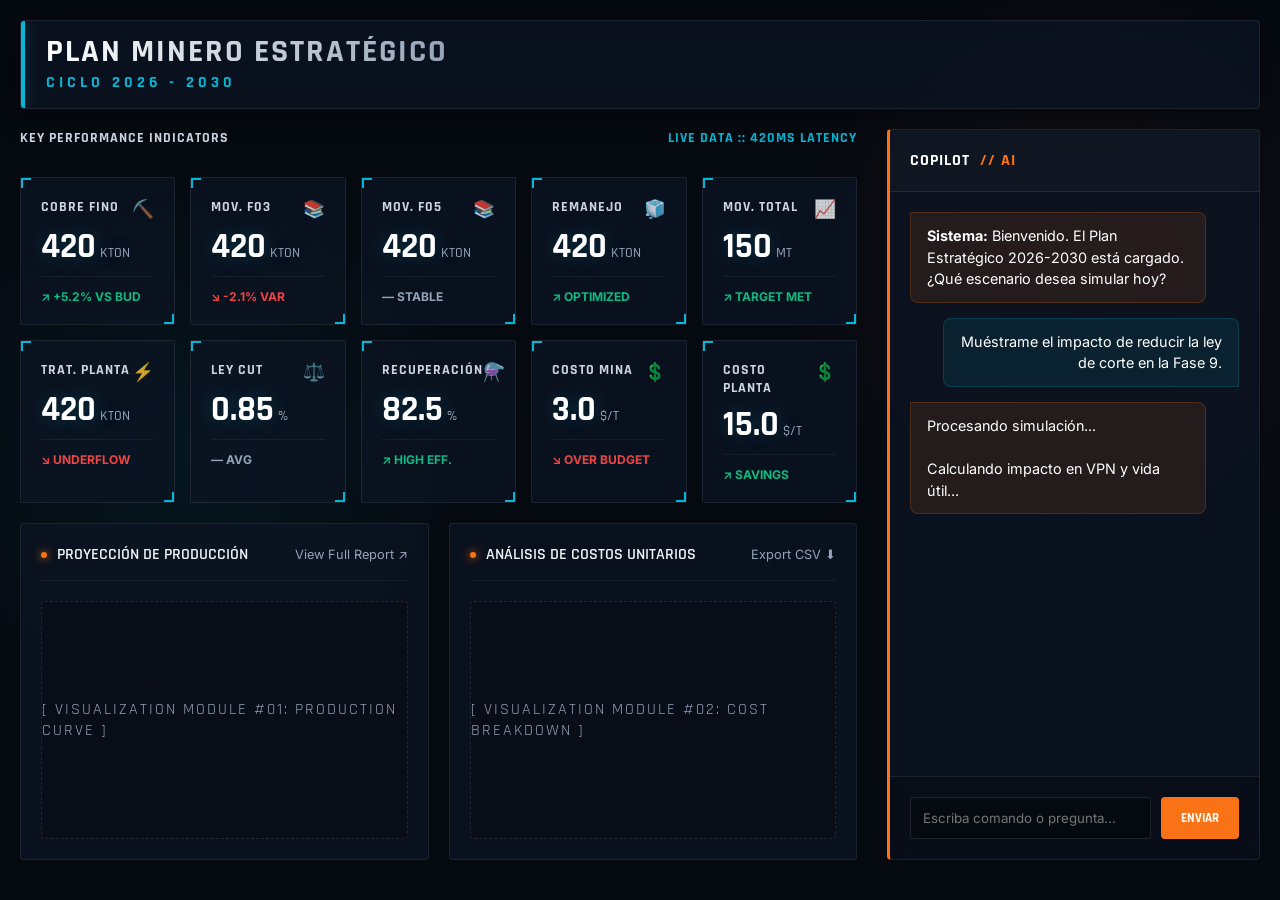
==== mockup/index.html @ 8e9c64f7 "Add files via upload" ====
<!DOCTYPE html>
<html lang="es">

<head>
    <meta charset="UTF-8">
    <meta name="viewport" content="width=device-width, initial-scale=1.0">
    <title>Plan Minero Estratégico | Anglo American</title>
    <link rel="stylesheet" href="style.css">
    <!-- Preload fonts to avoid FOUT -->
    <link rel="preconnect" href="https://fonts.googleapis.com">
    <link rel="preconnect" href="https://fonts.gstatic.com" crossorigin>
</head>

<body>
    <!-- Background Texture -->
    <div class="bg-image" style="background-image: url('fondo_mina2.png');"></div>

    <div class="main-container">
        <!-- HEADER -->
        <header>
            <div class="logo-section">
                <!-- Applied filter to make logo white/visible on dark bg -->
                <img src="../logo.png" alt="Anglo American Logo" class="logo-img"
                    style="filter: brightness(0) invert(1) drop-shadow(0 0 2px rgba(255,255,255,0.5));"
                    onerror="this.style.display='none'">
                <div class="title-group">
                    <h1>Plan Minero Estratégico</h1>
                    <h2>Ciclo 2026 - 2030</h2>
                </div>
            </div>

        </header>

        <!-- MAIN DASHBOARD -->
        <div class="dashboard-grid">

            <!-- LEFT CONTENT (DATA) -->
            <div class="content-area">

                <!-- KPI SECTION TITLE -->
                <div class="kpi-header">
                    <span class="kpi-title">Key Performance Indicators</span>
                    <span class="kpi-title" style="color:var(--accent-cyan)">LIVE DATA :: 420ms LATENCY</span>
                </div>

                <!-- KPI GRID (Using data examples from app.py) -->
                <div class="kpi-grid">
                    <!-- Row 1 -->
                    <div class="kpi-card">
                        <div class="kpi-header"><span class="kpi-title">Cobre Fino</span><span
                                class="kpi-icon">⛏️</span></div>
                        <div class="kpi-value">420<span class="kpi-unit">KTON</span></div>
                        <div class="kpi-trend trend-up">↗ +5.2% VS BUD</div>
                    </div>
                    <div class="kpi-card">
                        <div class="kpi-header"><span class="kpi-title">Mov. F03</span><span class="kpi-icon">📚</span>
                        </div>
                        <div class="kpi-value">420<span class="kpi-unit">KTON</span></div>
                        <div class="kpi-trend trend-down">↘ -2.1% VAR</div>
                    </div>
                    <div class="kpi-card">
                        <div class="kpi-header"><span class="kpi-title">Mov. F05</span><span class="kpi-icon">📚</span>
                        </div>
                        <div class="kpi-value">420<span class="kpi-unit">KTON</span></div>
                        <div class="kpi-trend trend-stable">— STABLE</div>
                    </div>
                    <div class="kpi-card">
                        <div class="kpi-header"><span class="kpi-title">Remanejo</span><span class="kpi-icon">🧊</span>
                        </div>
                        <div class="kpi-value">420<span class="kpi-unit">KTON</span></div>
                        <div class="kpi-trend trend-up">↗ OPTIMIZED</div>
                    </div>
                    <div class="kpi-card">
                        <div class="kpi-header"><span class="kpi-title">Mov. Total</span><span
                                class="kpi-icon">📈</span></div>
                        <div class="kpi-value">150<span class="kpi-unit">MT</span></div>
                        <div class="kpi-trend trend-up">↗ TARGET MET</div>
                    </div>

                    <!-- Row 2 -->
                    <div class="kpi-card">
                        <div class="kpi-header"><span class="kpi-title">Trat. Planta</span><span
                                class="kpi-icon">⚡</span></div>
                        <div class="kpi-value">420<span class="kpi-unit">KTON</span></div>
                        <div class="kpi-trend trend-down">↘ UNDERFLOW</div>
                    </div>
                    <div class="kpi-card">
                        <div class="kpi-header"><span class="kpi-title">Ley CuT</span><span class="kpi-icon">⚖️</span>
                        </div>
                        <div class="kpi-value">0.85<span class="kpi-unit">%</span></div>
                        <div class="kpi-trend trend-stable">— AVG</div>
                    </div>
                    <div class="kpi-card">
                        <div class="kpi-header"><span class="kpi-title">Recuperación</span><span
                                class="kpi-icon">⚗️</span></div>
                        <div class="kpi-value">82.5<span class="kpi-unit">%</span></div>
                        <div class="kpi-trend trend-up">↗ HIGH EFF.</div>
                    </div>
                    <div class="kpi-card">
                        <div class="kpi-header"><span class="kpi-title">Costo Mina</span><span
                                class="kpi-icon">💲</span></div>
                        <div class="kpi-value">3.0<span class="kpi-unit">$/T</span></div>
                        <div class="kpi-trend trend-down">↘ OVER BUDGET</div>
                    </div>
                    <div class="kpi-card">
                        <div class="kpi-header"><span class="kpi-title">Costo Planta</span><span
                                class="kpi-icon">💲</span></div>
                        <div class="kpi-value">15.0<span class="kpi-unit">$/T</span></div>
                        <div class="kpi-trend trend-up">↗ SAVINGS</div>
                    </div>
                </div>

                <!-- CHARTS AREA -->
                <div class="charts-grid">
                    <div class="chart-panel">
                        <div class="panel-header">
                            <span class="panel-title">Proyección de Producción</span>
                            <span style="font-size: 0.8rem; color: var(--text-muted);">View Full Report ↗</span>
                        </div>
                        <div class="chart-placeholder">
                            [ VISUALIZATION MODULE #01: PRODUCTION CURVE ]
                        </div>
                    </div>
                    <div class="chart-panel">
                        <div class="panel-header">
                            <span class="panel-title">Análisis de Costos Unitarios</span>
                            <span style="font-size: 0.8rem; color: var(--text-muted);">Export CSV ⬇</span>
                        </div>
                        <div class="chart-placeholder">
                            [ VISUALIZATION MODULE #02: COST BREAKDOWN ]
                        </div>
                    </div>
                </div>
            </div>

            <!-- RIGHT SIDEBAR (AI CHAT) -->
            <div class="chat-container">
                <div class="chat-header">
                    <span class="chat-title">
                        <span style="color:white;">Copilot</span> // AI
                    </span>
                </div>

                <div class="chat-messages">
                    <div class="msg msg-ai">
                        <strong>Sistema:</strong> Bienvenido. El Plan Estratégico 2026-2030 está cargado. ¿Qué escenario
                        desea simular hoy?
                    </div>
                    <div class="msg msg-user">
                        Muéstrame el impacto de reducir la ley de corte en la Fase 9.
                    </div>
                    <div class="msg msg-ai">
                        Procesando simulación...
                        <br><br>
                        Calculando impacto en VPN y vida útil...
                    </div>
                </div>

                <div class="chat-input-area">
                    <div class="input-group">
                        <input type="text" class="chat-input" placeholder="Escriba comando o pregunta...">
                        <button class="send-btn">Enviar</button>
                    </div>
                </div>
            </div>

        </div>
    </div>
</body>

</html>
---- mockup/style.css ----
/* 
   PLAN MINERO ESTRATÉGICO - PREMIUM UI THEME
   Design System: "Deep Earth Command"
   Author: Antigravity
   Font: Rajdhani (Headers/Data), Inter (Body)
*/

@import url('https://fonts.googleapis.com/css2?family=Inter:wght@300;400;500&family=Rajdhani:wght@500;600;700&display=swap');

:root {
    /* Color Palette */
    --bg-deep: #050910;
    --bg-panel: rgba(13, 20, 35, 0.75);
    /* Darker/More Opaque panels */
    --bg-panel-hover: rgba(20, 30, 50, 0.85);

    --accent-cyan: #06b6d4;
    --accent-cyan-glow: rgba(6, 182, 212, 0.4);

    --accent-orange: #f97316;
    --accent-alarm: #ef4444;
    --accent-success: #10b981;

    --text-primary: #f1f5f9;
    --text-secondary: #cbd5e1;
    /* Lighter for better visibility */
    --text-muted: #94a3b8;
    /* Lighter (was slate-600) */

    /* Effects */
    --glass-border: 1px solid rgba(255, 255, 255, 0.08);
    --neon-shadow: 0 0 15px var(--accent-cyan-glow);
    --backdrop: blur(12px);
}

* {
    box-sizing: border-box;
    margin: 0;
    padding: 0;
}

body {
    background-color: var(--bg-deep);
    background-image:
        radial-gradient(circle at 15% 50%, rgba(6, 182, 212, 0.08), transparent 25%),
        radial-gradient(circle at 85% 30%, rgba(249, 115, 22, 0.05), transparent 25%);
    font-family: 'Inter', sans-serif;
    color: var(--text-primary);
    height: 100vh;
    overflow: hidden;
    /* App like feel */
    display: flex;
    flex-direction: column;
}

/* --- BACKGROUND IMAGE OVERLAY --- */
.bg-image {
    position: fixed;
    top: 0;
    left: 0;
    /* Placeholder ruled managed by Python Injection */
    background-image: none;
    z-index: 0;
    opacity: 0.35;
    /* Reduced opacity to be subtler */
    mix-blend-mode: luminosity;
    /* Blends well */
    pointer-events: none;
}

/* --- LAYOUT GRID --- */
.main-container {
    position: relative;
    /* Create stacking context */
    z-index: 1;
    /* Ensure content is above bg-image */
    display: grid;
    grid-template-rows: auto 1fr auto;
    height: 100%;
    padding: 20px;
    gap: 20px;
    max-width: 1920px;
    margin: 0 auto;
    width: 100%;
}

/* --- HEADER --- */
header {
    display: flex;
    justify-content: space-between;
    align-items: center;
    padding: 15px 25px;
    background: var(--bg-panel);
    border: var(--glass-border);
    backdrop-filter: var(--backdrop);
    border-radius: 4px;
    /* Tech look, not too rounded */
    box-shadow: 0 4px 30px rgba(0, 0, 0, 0.3);
    position: relative;
    overflow: hidden;
}

header::before {
    content: '';
    position: absolute;
    top: 0;
    left: 0;
    width: 4px;
    height: 100%;
    background: var(--accent-cyan);
    box-shadow: var(--neon-shadow);
}

.logo-section {
    display: flex;
    align-items: center;
    gap: 20px;
}

.logo-img {
    height: 110px;
    /* Increased again (was 90px in intent, 50px in file) */
    filter: drop-shadow(0 0 5px rgba(255, 255, 255, 0.2));
}

.title-group h1 {
    font-family: 'Rajdhani', sans-serif;
    font-weight: 700;
    font-size: 2rem;
    text-transform: uppercase;
    letter-spacing: 2px;
    line-height: 1;
    background: linear-gradient(90deg, #fff, #94a3b8);
    -webkit-background-clip: text;
    -webkit-text-fill-color: transparent;
}

.title-group h2 {
    font-family: 'Rajdhani', sans-serif;
    font-size: 1rem;
    color: var(--accent-cyan);
    text-transform: uppercase;
    letter-spacing: 4px;
    margin-top: 4px;
}

.user-status {
    display: flex;
    align-items: center;
    gap: 15px;
    font-family: 'Rajdhani', sans-serif;
}

.status-indicator {
    display: flex;
    align-items: center;
    gap: 8px;
    font-size: 0.9rem;
    color: var(--accent-success);
    background: rgba(16, 185, 129, 0.1);
    padding: 5px 12px;
    border-radius: 20px;
    border: 1px solid rgba(16, 185, 129, 0.2);
}

.status-dot {
    width: 8px;
    height: 8px;
    background-color: var(--accent-success);
    border-radius: 50%;
    box-shadow: 0 0 8px var(--accent-success);
    animation: pulse 2s infinite;
}

/* --- DASHBOARD GRID --- */
.dashboard-grid {
    display: grid;
    grid-template-columns: 3fr 1fr;
    /* Main Content | Sidebar/Chat */
    gap: 20px;
    overflow: hidden;
}

.content-area {
    display: flex;
    flex-direction: column;
    gap: 20px;
    overflow-y: auto;
    padding-right: 10px;
    /* Space for scrollbar */
}

/* Custom Scrollbar */
::-webkit-scrollbar {
    width: 6px;
}

::-webkit-scrollbar-track {
    background: transparent;
}

::-webkit-scrollbar-thumb {
    background: rgba(255, 255, 255, 0.1);
    border-radius: 3px;
}

::-webkit-scrollbar-thumb:hover {
    background: rgba(255, 255, 255, 0.2);
}

/* KPI CARDS MESH */
.kpi-grid {
    display: grid;
    grid-template-columns: repeat(5, 1fr);
    gap: 15px;
}

.kpi-card {
    background: var(--bg-panel);
    border: var(--glass-border);
    padding: 20px;
    position: relative;
    border-radius: 2px;
    transition: all 0.3s ease;
    cursor: default;
    overflow: hidden;
}

.kpi-card:hover {
    background: var(--bg-panel-hover);
    transform: translateY(-2px);
    box-shadow: 0 10px 30px -10px rgba(0, 0, 0, 0.5);
    border-color: rgba(6, 182, 212, 0.3);
}

/* Tech Corners for Cards */
.kpi-card::before,
.kpi-card::after {
    content: '';
    position: absolute;
    width: 8px;
    height: 8px;
    transition: all 0.3s ease;
}

.kpi-card::before {
    top: 0;
    left: 0;
    border-top: 2px solid var(--accent-cyan);
    border-left: 2px solid var(--accent-cyan);
}

.kpi-card::after {
    bottom: 0;
    right: 0;
    border-bottom: 2px solid var(--accent-cyan);
    border-right: 2px solid var(--accent-cyan);
}

.kpi-header {
    display: flex;
    justify-content: space-between;
    margin-bottom: 10px;
}

.kpi-title {
    font-family: 'Rajdhani', sans-serif;
    font-size: 0.85rem;
    font-weight: 700;
    color: var(--text-secondary);
    text-transform: uppercase;
    letter-spacing: 1px;
}

.kpi-icon {
    color: var(--accent-cyan);
    font-size: 1.1rem;
    opacity: 0.8;
}

.kpi-value {
    font-family: 'Rajdhani', sans-serif;
    font-size: 2.2rem;
    font-weight: 700;
    color: #fff;
    text-shadow: 0 0 20px rgba(6, 182, 212, 0.25);
    line-height: 1;
}

.kpi-unit {
    font-size: 0.9rem;
    color: var(--text-muted);
    font-weight: 500;
    margin-left: 4px;
}

.kpi-trend {
    display: flex;
    align-items: center;
    gap: 5px;
    font-size: 0.75rem;
    font-weight: 700;
    margin-top: 12px;
    padding-top: 12px;
    border-top: 1px solid rgba(255, 255, 255, 0.05);
}

.trend-up {
    color: var(--accent-success);
}

.trend-down {
    color: var(--accent-alarm);
}

.trend-stable {
    color: var(--text-muted);
}

/* CHARTS SECTION */
.charts-grid {
    display: grid;
    grid-template-columns: repeat(2, 1fr);
    gap: 20px;
    flex-grow: 1;
    min-height: 300px;
}

.chart-panel {
    background: var(--bg-panel);
    border: var(--glass-border);
    border-radius: 4px;
    padding: 20px;
    position: relative;
    display: flex;
    flex-direction: column;
}

.panel-header {
    display: flex;
    justify-content: space-between;
    align-items: center;
    margin-bottom: 20px;
    padding-bottom: 15px;
    border-bottom: 1px solid rgba(255, 255, 255, 0.05);
}

.panel-title {
    font-family: 'Rajdhani', sans-serif;
    font-weight: 600;
    color: var(--text-primary);
    text-transform: uppercase;
    display: flex;
    align-items: center;
    gap: 10px;
}

.panel-title::before {
    content: '';
    display: block;
    width: 6px;
    height: 6px;
    background: var(--accent-orange);
    box-shadow: 0 0 8px var(--accent-orange);
    border-radius: 50%;
}

.chart-placeholder {
    flex-grow: 1;
    display: flex;
    align-items: center;
    justify-content: center;
    background: rgba(0, 0, 0, 0.2);
    border-radius: 4px;
    border: 1px dashed rgba(255, 255, 255, 0.1);
    color: var(--text-muted);
    font-family: 'Rajdhani', sans-serif;
    letter-spacing: 2px;
}

/* --- CHAT / SIDEBAR --- */
.chat-container {
    background: var(--bg-panel);
    border: var(--glass-border);
    border-left: 3px solid var(--accent-orange);
    /* Differentiate AI */
    border-radius: 4px;
    display: flex;
    flex-direction: column;
    height: 100%;
    backdrop-filter: var(--backdrop);
}

.chat-header {
    padding: 20px;
    background: rgba(255, 255, 255, 0.02);
    border-bottom: var(--glass-border);
}

.chat-title {
    font-family: 'Rajdhani', sans-serif;
    font-weight: 700;
    color: var(--accent-orange);
    text-transform: uppercase;
    letter-spacing: 1px;
    display: flex;
    align-items: center;
    gap: 10px;
}

.chat-messages {
    flex-grow: 1;
    padding: 20px;
    overflow-y: auto;
    display: flex;
    flex-direction: column;
    gap: 15px;
}

.msg {
    padding: 12px 16px;
    border-radius: 8px;
    font-size: 0.9rem;
    line-height: 1.5;
    max-width: 90%;
}

.msg-ai {
    background: rgba(249, 115, 22, 0.1);
    /* Orange Tint */
    border: 1px solid rgba(249, 115, 22, 0.2);
    color: #fff;
    align-self: flex-start;
    border-top-left-radius: 0;
}

.msg-user {
    background: rgba(6, 182, 212, 0.1);
    /* Cyan Tint */
    border: 1px solid rgba(6, 182, 212, 0.2);
    color: #fff;
    align-self: flex-end;
    border-bottom-right-radius: 0;
    text-align: right;
}

.chat-input-area {
    padding: 20px;
    border-top: var(--glass-border);
    background: rgba(0, 0, 0, 0.2);
}

.input-group {
    display: flex;
    gap: 10px;
}

.chat-input {
    flex-grow: 1;
    background: rgba(5, 9, 16, 0.8);
    border: 1px solid rgba(255, 255, 255, 0.1);
    padding: 12px;
    border-radius: 4px;
    color: #fff;
    font-family: 'Inter', sans-serif;
    outline: none;
    transition: 0.3s;
}

.chat-input:focus {
    border-color: var(--accent-orange);
    box-shadow: 0 0 10px rgba(249, 115, 22, 0.1);
}

.send-btn {
    background: var(--accent-orange);
    color: white;
    border: none;
    padding: 0 20px;
    border-radius: 4px;
    cursor: pointer;
    font-weight: 700;
    font-family: 'Rajdhani', sans-serif;
    text-transform: uppercase;
    transition: 0.3s;
}

.send-btn:hover {
    background: #ea580c;
    box-shadow: 0 0 15px rgba(249, 115, 22, 0.4);
}

@keyframes pulse {
    0% {
        box-shadow: 0 0 0 0 rgba(16, 185, 129, 0.4);
    }

    70% {
        box-shadow: 0 0 0 6px rgba(16, 185, 129, 0);
    }

    100% {
        box-shadow: 0 0 0 0 rgba(16, 185, 129, 0);
    }
}
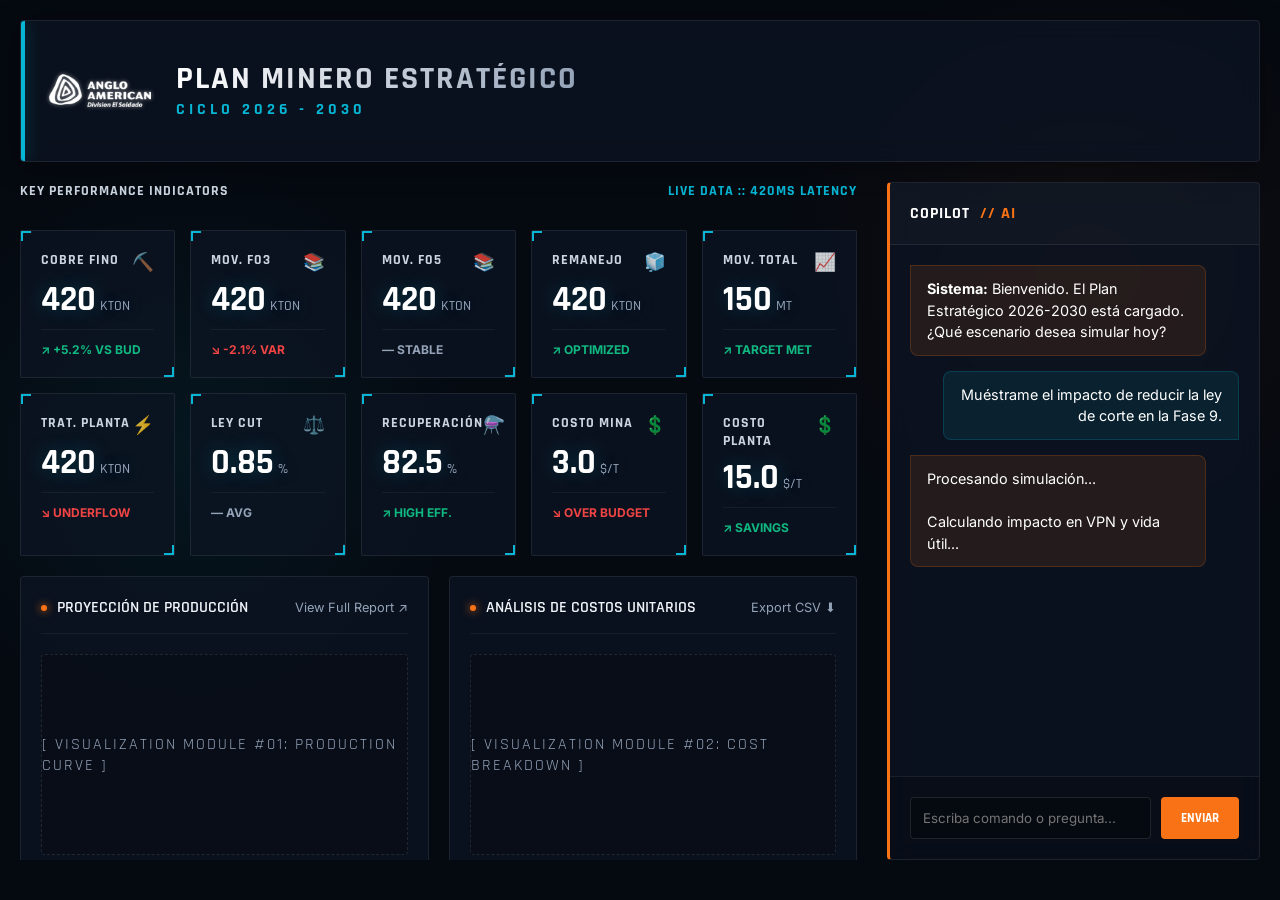
==== commit c9e3d949: "Deploy: Clean version (No Secrets)" ====
--- a/mockup/index.html
+++ b/mockup/index.html
@@ -1,171 +1,171 @@
-<!DOCTYPE html>
-<html lang="es">
-
-<head>
-    <meta charset="UTF-8">
-    <meta name="viewport" content="width=device-width, initial-scale=1.0">
-    <title>Plan Minero Estratégico | Anglo American</title>
-    <link rel="stylesheet" href="style.css">
-    <!-- Preload fonts to avoid FOUT -->
-    <link rel="preconnect" href="https://fonts.googleapis.com">
-    <link rel="preconnect" href="https://fonts.gstatic.com" crossorigin>
-</head>
-
-<body>
-    <!-- Background Texture -->
-    <div class="bg-image" style="background-image: url('fondo_mina2.png');"></div>
-
-    <div class="main-container">
-        <!-- HEADER -->
-        <header>
-            <div class="logo-section">
-                <!-- Applied filter to make logo white/visible on dark bg -->
-                <img src="../logo.png" alt="Anglo American Logo" class="logo-img"
-                    style="filter: brightness(0) invert(1) drop-shadow(0 0 2px rgba(255,255,255,0.5));"
-                    onerror="this.style.display='none'">
-                <div class="title-group">
-                    <h1>Plan Minero Estratégico</h1>
-                    <h2>Ciclo 2026 - 2030</h2>
-                </div>
-            </div>
-
-        </header>
-
-        <!-- MAIN DASHBOARD -->
-        <div class="dashboard-grid">
-
-            <!-- LEFT CONTENT (DATA) -->
-            <div class="content-area">
-
-                <!-- KPI SECTION TITLE -->
-                <div class="kpi-header">
-                    <span class="kpi-title">Key Performance Indicators</span>
-                    <span class="kpi-title" style="color:var(--accent-cyan)">LIVE DATA :: 420ms LATENCY</span>
-                </div>
-
-                <!-- KPI GRID (Using data examples from app.py) -->
-                <div class="kpi-grid">
-                    <!-- Row 1 -->
-                    <div class="kpi-card">
-                        <div class="kpi-header"><span class="kpi-title">Cobre Fino</span><span
-                                class="kpi-icon">⛏️</span></div>
-                        <div class="kpi-value">420<span class="kpi-unit">KTON</span></div>
-                        <div class="kpi-trend trend-up">↗ +5.2% VS BUD</div>
-                    </div>
-                    <div class="kpi-card">
-                        <div class="kpi-header"><span class="kpi-title">Mov. F03</span><span class="kpi-icon">📚</span>
-                        </div>
-                        <div class="kpi-value">420<span class="kpi-unit">KTON</span></div>
-                        <div class="kpi-trend trend-down">↘ -2.1% VAR</div>
-                    </div>
-                    <div class="kpi-card">
-                        <div class="kpi-header"><span class="kpi-title">Mov. F05</span><span class="kpi-icon">📚</span>
-                        </div>
-                        <div class="kpi-value">420<span class="kpi-unit">KTON</span></div>
-                        <div class="kpi-trend trend-stable">— STABLE</div>
-                    </div>
-                    <div class="kpi-card">
-                        <div class="kpi-header"><span class="kpi-title">Remanejo</span><span class="kpi-icon">🧊</span>
-                        </div>
-                        <div class="kpi-value">420<span class="kpi-unit">KTON</span></div>
-                        <div class="kpi-trend trend-up">↗ OPTIMIZED</div>
-                    </div>
-                    <div class="kpi-card">
-                        <div class="kpi-header"><span class="kpi-title">Mov. Total</span><span
-                                class="kpi-icon">📈</span></div>
-                        <div class="kpi-value">150<span class="kpi-unit">MT</span></div>
-                        <div class="kpi-trend trend-up">↗ TARGET MET</div>
-                    </div>
-
-                    <!-- Row 2 -->
-                    <div class="kpi-card">
-                        <div class="kpi-header"><span class="kpi-title">Trat. Planta</span><span
-                                class="kpi-icon">⚡</span></div>
-                        <div class="kpi-value">420<span class="kpi-unit">KTON</span></div>
-                        <div class="kpi-trend trend-down">↘ UNDERFLOW</div>
-                    </div>
-                    <div class="kpi-card">
-                        <div class="kpi-header"><span class="kpi-title">Ley CuT</span><span class="kpi-icon">⚖️</span>
-                        </div>
-                        <div class="kpi-value">0.85<span class="kpi-unit">%</span></div>
-                        <div class="kpi-trend trend-stable">— AVG</div>
-                    </div>
-                    <div class="kpi-card">
-                        <div class="kpi-header"><span class="kpi-title">Recuperación</span><span
-                                class="kpi-icon">⚗️</span></div>
-                        <div class="kpi-value">82.5<span class="kpi-unit">%</span></div>
-                        <div class="kpi-trend trend-up">↗ HIGH EFF.</div>
-                    </div>
-                    <div class="kpi-card">
-                        <div class="kpi-header"><span class="kpi-title">Costo Mina</span><span
-                                class="kpi-icon">💲</span></div>
-                        <div class="kpi-value">3.0<span class="kpi-unit">$/T</span></div>
-                        <div class="kpi-trend trend-down">↘ OVER BUDGET</div>
-                    </div>
-                    <div class="kpi-card">
-                        <div class="kpi-header"><span class="kpi-title">Costo Planta</span><span
-                                class="kpi-icon">💲</span></div>
-                        <div class="kpi-value">15.0<span class="kpi-unit">$/T</span></div>
-                        <div class="kpi-trend trend-up">↗ SAVINGS</div>
-                    </div>
-                </div>
-
-                <!-- CHARTS AREA -->
-                <div class="charts-grid">
-                    <div class="chart-panel">
-                        <div class="panel-header">
-                            <span class="panel-title">Proyección de Producción</span>
-                            <span style="font-size: 0.8rem; color: var(--text-muted);">View Full Report ↗</span>
-                        </div>
-                        <div class="chart-placeholder">
-                            [ VISUALIZATION MODULE #01: PRODUCTION CURVE ]
-                        </div>
-                    </div>
-                    <div class="chart-panel">
-                        <div class="panel-header">
-                            <span class="panel-title">Análisis de Costos Unitarios</span>
-                            <span style="font-size: 0.8rem; color: var(--text-muted);">Export CSV ⬇</span>
-                        </div>
-                        <div class="chart-placeholder">
-                            [ VISUALIZATION MODULE #02: COST BREAKDOWN ]
-                        </div>
-                    </div>
-                </div>
-            </div>
-
-            <!-- RIGHT SIDEBAR (AI CHAT) -->
-            <div class="chat-container">
-                <div class="chat-header">
-                    <span class="chat-title">
-                        <span style="color:white;">Copilot</span> // AI
-                    </span>
-                </div>
-
-                <div class="chat-messages">
-                    <div class="msg msg-ai">
-                        <strong>Sistema:</strong> Bienvenido. El Plan Estratégico 2026-2030 está cargado. ¿Qué escenario
-                        desea simular hoy?
-                    </div>
-                    <div class="msg msg-user">
-                        Muéstrame el impacto de reducir la ley de corte en la Fase 9.
-                    </div>
-                    <div class="msg msg-ai">
-                        Procesando simulación...
-                        <br><br>
-                        Calculando impacto en VPN y vida útil...
-                    </div>
-                </div>
-
-                <div class="chat-input-area">
-                    <div class="input-group">
-                        <input type="text" class="chat-input" placeholder="Escriba comando o pregunta...">
-                        <button class="send-btn">Enviar</button>
-                    </div>
-                </div>
-            </div>
-
-        </div>
-    </div>
-</body>
-
+<!DOCTYPE html>
+<html lang="es">
+
+<head>
+    <meta charset="UTF-8">
+    <meta name="viewport" content="width=device-width, initial-scale=1.0">
+    <title>Plan Minero Estratégico | Anglo American</title>
+    <link rel="stylesheet" href="style.css">
+    <!-- Preload fonts to avoid FOUT -->
+    <link rel="preconnect" href="https://fonts.googleapis.com">
+    <link rel="preconnect" href="https://fonts.gstatic.com" crossorigin>
+</head>
+
+<body>
+    <!-- Background Texture -->
+    <div class="bg-image" style="background-image: url('fondo_mina2.png');"></div>
+
+    <div class="main-container">
+        <!-- HEADER -->
+        <header>
+            <div class="logo-section">
+                <!-- Applied filter to make logo white/visible on dark bg -->
+                <img src="../logo.png" alt="Anglo American Logo" class="logo-img"
+                    style="filter: brightness(0) invert(1) drop-shadow(0 0 2px rgba(255,255,255,0.5));"
+                    onerror="this.style.display='none'">
+                <div class="title-group">
+                    <h1>Plan Minero Estratégico</h1>
+                    <h2>Ciclo 2026 - 2030</h2>
+                </div>
+            </div>
+
+        </header>
+
+        <!-- MAIN DASHBOARD -->
+        <div class="dashboard-grid">
+
+            <!-- LEFT CONTENT (DATA) -->
+            <div class="content-area">
+
+                <!-- KPI SECTION TITLE -->
+                <div class="kpi-header">
+                    <span class="kpi-title">Key Performance Indicators</span>
+                    <span class="kpi-title" style="color:var(--accent-cyan)">LIVE DATA :: 420ms LATENCY</span>
+                </div>
+
+                <!-- KPI GRID (Using data examples from app.py) -->
+                <div class="kpi-grid">
+                    <!-- Row 1 -->
+                    <div class="kpi-card">
+                        <div class="kpi-header"><span class="kpi-title">Cobre Fino</span><span
+                                class="kpi-icon">⛏️</span></div>
+                        <div class="kpi-value">420<span class="kpi-unit">KTON</span></div>
+                        <div class="kpi-trend trend-up">↗ +5.2% VS BUD</div>
+                    </div>
+                    <div class="kpi-card">
+                        <div class="kpi-header"><span class="kpi-title">Mov. F03</span><span class="kpi-icon">📚</span>
+                        </div>
+                        <div class="kpi-value">420<span class="kpi-unit">KTON</span></div>
+                        <div class="kpi-trend trend-down">↘ -2.1% VAR</div>
+                    </div>
+                    <div class="kpi-card">
+                        <div class="kpi-header"><span class="kpi-title">Mov. F05</span><span class="kpi-icon">📚</span>
+                        </div>
+                        <div class="kpi-value">420<span class="kpi-unit">KTON</span></div>
+                        <div class="kpi-trend trend-stable">— STABLE</div>
+                    </div>
+                    <div class="kpi-card">
+                        <div class="kpi-header"><span class="kpi-title">Remanejo</span><span class="kpi-icon">🧊</span>
+                        </div>
+                        <div class="kpi-value">420<span class="kpi-unit">KTON</span></div>
+                        <div class="kpi-trend trend-up">↗ OPTIMIZED</div>
+                    </div>
+                    <div class="kpi-card">
+                        <div class="kpi-header"><span class="kpi-title">Mov. Total</span><span
+                                class="kpi-icon">📈</span></div>
+                        <div class="kpi-value">150<span class="kpi-unit">MT</span></div>
+                        <div class="kpi-trend trend-up">↗ TARGET MET</div>
+                    </div>
+
+                    <!-- Row 2 -->
+                    <div class="kpi-card">
+                        <div class="kpi-header"><span class="kpi-title">Trat. Planta</span><span
+                                class="kpi-icon">⚡</span></div>
+                        <div class="kpi-value">420<span class="kpi-unit">KTON</span></div>
+                        <div class="kpi-trend trend-down">↘ UNDERFLOW</div>
+                    </div>
+                    <div class="kpi-card">
+                        <div class="kpi-header"><span class="kpi-title">Ley CuT</span><span class="kpi-icon">⚖️</span>
+                        </div>
+                        <div class="kpi-value">0.85<span class="kpi-unit">%</span></div>
+                        <div class="kpi-trend trend-stable">— AVG</div>
+                    </div>
+                    <div class="kpi-card">
+                        <div class="kpi-header"><span class="kpi-title">Recuperación</span><span
+                                class="kpi-icon">⚗️</span></div>
+                        <div class="kpi-value">82.5<span class="kpi-unit">%</span></div>
+                        <div class="kpi-trend trend-up">↗ HIGH EFF.</div>
+                    </div>
+                    <div class="kpi-card">
+                        <div class="kpi-header"><span class="kpi-title">Costo Mina</span><span
+                                class="kpi-icon">💲</span></div>
+                        <div class="kpi-value">3.0<span class="kpi-unit">$/T</span></div>
+                        <div class="kpi-trend trend-down">↘ OVER BUDGET</div>
+                    </div>
+                    <div class="kpi-card">
+                        <div class="kpi-header"><span class="kpi-title">Costo Planta</span><span
+                                class="kpi-icon">💲</span></div>
+                        <div class="kpi-value">15.0<span class="kpi-unit">$/T</span></div>
+                        <div class="kpi-trend trend-up">↗ SAVINGS</div>
+                    </div>
+                </div>
+
+                <!-- CHARTS AREA -->
+                <div class="charts-grid">
+                    <div class="chart-panel">
+                        <div class="panel-header">
+                            <span class="panel-title">Proyección de Producción</span>
+                            <span style="font-size: 0.8rem; color: var(--text-muted);">View Full Report ↗</span>
+                        </div>
+                        <div class="chart-placeholder">
+                            [ VISUALIZATION MODULE #01: PRODUCTION CURVE ]
+                        </div>
+                    </div>
+                    <div class="chart-panel">
+                        <div class="panel-header">
+                            <span class="panel-title">Análisis de Costos Unitarios</span>
+                            <span style="font-size: 0.8rem; color: var(--text-muted);">Export CSV ⬇</span>
+                        </div>
+                        <div class="chart-placeholder">
+                            [ VISUALIZATION MODULE #02: COST BREAKDOWN ]
+                        </div>
+                    </div>
+                </div>
+            </div>
+
+            <!-- RIGHT SIDEBAR (AI CHAT) -->
+            <div class="chat-container">
+                <div class="chat-header">
+                    <span class="chat-title">
+                        <span style="color:white;">Copilot</span> // AI
+                    </span>
+                </div>
+
+                <div class="chat-messages">
+                    <div class="msg msg-ai">
+                        <strong>Sistema:</strong> Bienvenido. El Plan Estratégico 2026-2030 está cargado. ¿Qué escenario
+                        desea simular hoy?
+                    </div>
+                    <div class="msg msg-user">
+                        Muéstrame el impacto de reducir la ley de corte en la Fase 9.
+                    </div>
+                    <div class="msg msg-ai">
+                        Procesando simulación...
+                        <br><br>
+                        Calculando impacto en VPN y vida útil...
+                    </div>
+                </div>
+
+                <div class="chat-input-area">
+                    <div class="input-group">
+                        <input type="text" class="chat-input" placeholder="Escriba comando o pregunta...">
+                        <button class="send-btn">Enviar</button>
+                    </div>
+                </div>
+            </div>
+
+        </div>
+    </div>
+</body>
+
 </html>
--- a/mockup/style.css
+++ b/mockup/style.css
@@ -1,505 +1,505 @@
-/* 
-   PLAN MINERO ESTRATÉGICO - PREMIUM UI THEME
-   Design System: "Deep Earth Command"
-   Author: Antigravity
-   Font: Rajdhani (Headers/Data), Inter (Body)
-*/
-
-@import url('https://fonts.googleapis.com/css2?family=Inter:wght@300;400;500&family=Rajdhani:wght@500;600;700&display=swap');
-
-:root {
-    /* Color Palette */
-    --bg-deep: #050910;
-    --bg-panel: rgba(13, 20, 35, 0.75);
-    /* Darker/More Opaque panels */
-    --bg-panel-hover: rgba(20, 30, 50, 0.85);
-
-    --accent-cyan: #06b6d4;
-    --accent-cyan-glow: rgba(6, 182, 212, 0.4);
-
-    --accent-orange: #f97316;
-    --accent-alarm: #ef4444;
-    --accent-success: #10b981;
-
-    --text-primary: #f1f5f9;
-    --text-secondary: #cbd5e1;
-    /* Lighter for better visibility */
-    --text-muted: #94a3b8;
-    /* Lighter (was slate-600) */
-
-    /* Effects */
-    --glass-border: 1px solid rgba(255, 255, 255, 0.08);
-    --neon-shadow: 0 0 15px var(--accent-cyan-glow);
-    --backdrop: blur(12px);
-}
-
-* {
-    box-sizing: border-box;
-    margin: 0;
-    padding: 0;
-}
-
-body {
-    background-color: var(--bg-deep);
-    background-image:
-        radial-gradient(circle at 15% 50%, rgba(6, 182, 212, 0.08), transparent 25%),
-        radial-gradient(circle at 85% 30%, rgba(249, 115, 22, 0.05), transparent 25%);
-    font-family: 'Inter', sans-serif;
-    color: var(--text-primary);
-    height: 100vh;
-    overflow: hidden;
-    /* App like feel */
-    display: flex;
-    flex-direction: column;
-}
-
-/* --- BACKGROUND IMAGE OVERLAY --- */
-.bg-image {
-    position: fixed;
-    top: 0;
-    left: 0;
-    /* Placeholder ruled managed by Python Injection */
-    background-image: none;
-    z-index: 0;
-    opacity: 0.35;
-    /* Reduced opacity to be subtler */
-    mix-blend-mode: luminosity;
-    /* Blends well */
-    pointer-events: none;
-}
-
-/* --- LAYOUT GRID --- */
-.main-container {
-    position: relative;
-    /* Create stacking context */
-    z-index: 1;
-    /* Ensure content is above bg-image */
-    display: grid;
-    grid-template-rows: auto 1fr auto;
-    height: 100%;
-    padding: 20px;
-    gap: 20px;
-    max-width: 1920px;
-    margin: 0 auto;
-    width: 100%;
-}
-
-/* --- HEADER --- */
-header {
-    display: flex;
-    justify-content: space-between;
-    align-items: center;
-    padding: 15px 25px;
-    background: var(--bg-panel);
-    border: var(--glass-border);
-    backdrop-filter: var(--backdrop);
-    border-radius: 4px;
-    /* Tech look, not too rounded */
-    box-shadow: 0 4px 30px rgba(0, 0, 0, 0.3);
-    position: relative;
-    overflow: hidden;
-}
-
-header::before {
-    content: '';
-    position: absolute;
-    top: 0;
-    left: 0;
-    width: 4px;
-    height: 100%;
-    background: var(--accent-cyan);
-    box-shadow: var(--neon-shadow);
-}
-
-.logo-section {
-    display: flex;
-    align-items: center;
-    gap: 20px;
-}
-
-.logo-img {
-    height: 110px;
-    /* Increased again (was 90px in intent, 50px in file) */
-    filter: drop-shadow(0 0 5px rgba(255, 255, 255, 0.2));
-}
-
-.title-group h1 {
-    font-family: 'Rajdhani', sans-serif;
-    font-weight: 700;
-    font-size: 2rem;
-    text-transform: uppercase;
-    letter-spacing: 2px;
-    line-height: 1;
-    background: linear-gradient(90deg, #fff, #94a3b8);
-    -webkit-background-clip: text;
-    -webkit-text-fill-color: transparent;
-}
-
-.title-group h2 {
-    font-family: 'Rajdhani', sans-serif;
-    font-size: 1rem;
-    color: var(--accent-cyan);
-    text-transform: uppercase;
-    letter-spacing: 4px;
-    margin-top: 4px;
-}
-
-.user-status {
-    display: flex;
-    align-items: center;
-    gap: 15px;
-    font-family: 'Rajdhani', sans-serif;
-}
-
-.status-indicator {
-    display: flex;
-    align-items: center;
-    gap: 8px;
-    font-size: 0.9rem;
-    color: var(--accent-success);
-    background: rgba(16, 185, 129, 0.1);
-    padding: 5px 12px;
-    border-radius: 20px;
-    border: 1px solid rgba(16, 185, 129, 0.2);
-}
-
-.status-dot {
-    width: 8px;
-    height: 8px;
-    background-color: var(--accent-success);
-    border-radius: 50%;
-    box-shadow: 0 0 8px var(--accent-success);
-    animation: pulse 2s infinite;
-}
-
-/* --- DASHBOARD GRID --- */
-.dashboard-grid {
-    display: grid;
-    grid-template-columns: 3fr 1fr;
-    /* Main Content | Sidebar/Chat */
-    gap: 20px;
-    overflow: hidden;
-}
-
-.content-area {
-    display: flex;
-    flex-direction: column;
-    gap: 20px;
-    overflow-y: auto;
-    padding-right: 10px;
-    /* Space for scrollbar */
-}
-
-/* Custom Scrollbar */
-::-webkit-scrollbar {
-    width: 6px;
-}
-
-::-webkit-scrollbar-track {
-    background: transparent;
-}
-
-::-webkit-scrollbar-thumb {
-    background: rgba(255, 255, 255, 0.1);
-    border-radius: 3px;
-}
-
-::-webkit-scrollbar-thumb:hover {
-    background: rgba(255, 255, 255, 0.2);
-}
-
-/* KPI CARDS MESH */
-.kpi-grid {
-    display: grid;
-    grid-template-columns: repeat(5, 1fr);
-    gap: 15px;
-}
-
-.kpi-card {
-    background: var(--bg-panel);
-    border: var(--glass-border);
-    padding: 20px;
-    position: relative;
-    border-radius: 2px;
-    transition: all 0.3s ease;
-    cursor: default;
-    overflow: hidden;
-}
-
-.kpi-card:hover {
-    background: var(--bg-panel-hover);
-    transform: translateY(-2px);
-    box-shadow: 0 10px 30px -10px rgba(0, 0, 0, 0.5);
-    border-color: rgba(6, 182, 212, 0.3);
-}
-
-/* Tech Corners for Cards */
-.kpi-card::before,
-.kpi-card::after {
-    content: '';
-    position: absolute;
-    width: 8px;
-    height: 8px;
-    transition: all 0.3s ease;
-}
-
-.kpi-card::before {
-    top: 0;
-    left: 0;
-    border-top: 2px solid var(--accent-cyan);
-    border-left: 2px solid var(--accent-cyan);
-}
-
-.kpi-card::after {
-    bottom: 0;
-    right: 0;
-    border-bottom: 2px solid var(--accent-cyan);
-    border-right: 2px solid var(--accent-cyan);
-}
-
-.kpi-header {
-    display: flex;
-    justify-content: space-between;
-    margin-bottom: 10px;
-}
-
-.kpi-title {
-    font-family: 'Rajdhani', sans-serif;
-    font-size: 0.85rem;
-    font-weight: 700;
-    color: var(--text-secondary);
-    text-transform: uppercase;
-    letter-spacing: 1px;
-}
-
-.kpi-icon {
-    color: var(--accent-cyan);
-    font-size: 1.1rem;
-    opacity: 0.8;
-}
-
-.kpi-value {
-    font-family: 'Rajdhani', sans-serif;
-    font-size: 2.2rem;
-    font-weight: 700;
-    color: #fff;
-    text-shadow: 0 0 20px rgba(6, 182, 212, 0.25);
-    line-height: 1;
-}
-
-.kpi-unit {
-    font-size: 0.9rem;
-    color: var(--text-muted);
-    font-weight: 500;
-    margin-left: 4px;
-}
-
-.kpi-trend {
-    display: flex;
-    align-items: center;
-    gap: 5px;
-    font-size: 0.75rem;
-    font-weight: 700;
-    margin-top: 12px;
-    padding-top: 12px;
-    border-top: 1px solid rgba(255, 255, 255, 0.05);
-}
-
-.trend-up {
-    color: var(--accent-success);
-}
-
-.trend-down {
-    color: var(--accent-alarm);
-}
-
-.trend-stable {
-    color: var(--text-muted);
-}
-
-/* CHARTS SECTION */
-.charts-grid {
-    display: grid;
-    grid-template-columns: repeat(2, 1fr);
-    gap: 20px;
-    flex-grow: 1;
-    min-height: 300px;
-}
-
-.chart-panel {
-    background: var(--bg-panel);
-    border: var(--glass-border);
-    border-radius: 4px;
-    padding: 20px;
-    position: relative;
-    display: flex;
-    flex-direction: column;
-}
-
-.panel-header {
-    display: flex;
-    justify-content: space-between;
-    align-items: center;
-    margin-bottom: 20px;
-    padding-bottom: 15px;
-    border-bottom: 1px solid rgba(255, 255, 255, 0.05);
-}
-
-.panel-title {
-    font-family: 'Rajdhani', sans-serif;
-    font-weight: 600;
-    color: var(--text-primary);
-    text-transform: uppercase;
-    display: flex;
-    align-items: center;
-    gap: 10px;
-}
-
-.panel-title::before {
-    content: '';
-    display: block;
-    width: 6px;
-    height: 6px;
-    background: var(--accent-orange);
-    box-shadow: 0 0 8px var(--accent-orange);
-    border-radius: 50%;
-}
-
-.chart-placeholder {
-    flex-grow: 1;
-    display: flex;
-    align-items: center;
-    justify-content: center;
-    background: rgba(0, 0, 0, 0.2);
-    border-radius: 4px;
-    border: 1px dashed rgba(255, 255, 255, 0.1);
-    color: var(--text-muted);
-    font-family: 'Rajdhani', sans-serif;
-    letter-spacing: 2px;
-}
-
-/* --- CHAT / SIDEBAR --- */
-.chat-container {
-    background: var(--bg-panel);
-    border: var(--glass-border);
-    border-left: 3px solid var(--accent-orange);
-    /* Differentiate AI */
-    border-radius: 4px;
-    display: flex;
-    flex-direction: column;
-    height: 100%;
-    backdrop-filter: var(--backdrop);
-}
-
-.chat-header {
-    padding: 20px;
-    background: rgba(255, 255, 255, 0.02);
-    border-bottom: var(--glass-border);
-}
-
-.chat-title {
-    font-family: 'Rajdhani', sans-serif;
-    font-weight: 700;
-    color: var(--accent-orange);
-    text-transform: uppercase;
-    letter-spacing: 1px;
-    display: flex;
-    align-items: center;
-    gap: 10px;
-}
-
-.chat-messages {
-    flex-grow: 1;
-    padding: 20px;
-    overflow-y: auto;
-    display: flex;
-    flex-direction: column;
-    gap: 15px;
-}
-
-.msg {
-    padding: 12px 16px;
-    border-radius: 8px;
-    font-size: 0.9rem;
-    line-height: 1.5;
-    max-width: 90%;
-}
-
-.msg-ai {
-    background: rgba(249, 115, 22, 0.1);
-    /* Orange Tint */
-    border: 1px solid rgba(249, 115, 22, 0.2);
-    color: #fff;
-    align-self: flex-start;
-    border-top-left-radius: 0;
-}
-
-.msg-user {
-    background: rgba(6, 182, 212, 0.1);
-    /* Cyan Tint */
-    border: 1px solid rgba(6, 182, 212, 0.2);
-    color: #fff;
-    align-self: flex-end;
-    border-bottom-right-radius: 0;
-    text-align: right;
-}
-
-.chat-input-area {
-    padding: 20px;
-    border-top: var(--glass-border);
-    background: rgba(0, 0, 0, 0.2);
-}
-
-.input-group {
-    display: flex;
-    gap: 10px;
-}
-
-.chat-input {
-    flex-grow: 1;
-    background: rgba(5, 9, 16, 0.8);
-    border: 1px solid rgba(255, 255, 255, 0.1);
-    padding: 12px;
-    border-radius: 4px;
-    color: #fff;
-    font-family: 'Inter', sans-serif;
-    outline: none;
-    transition: 0.3s;
-}
-
-.chat-input:focus {
-    border-color: var(--accent-orange);
-    box-shadow: 0 0 10px rgba(249, 115, 22, 0.1);
-}
-
-.send-btn {
-    background: var(--accent-orange);
-    color: white;
-    border: none;
-    padding: 0 20px;
-    border-radius: 4px;
-    cursor: pointer;
-    font-weight: 700;
-    font-family: 'Rajdhani', sans-serif;
-    text-transform: uppercase;
-    transition: 0.3s;
-}
-
-.send-btn:hover {
-    background: #ea580c;
-    box-shadow: 0 0 15px rgba(249, 115, 22, 0.4);
-}
-
-@keyframes pulse {
-    0% {
-        box-shadow: 0 0 0 0 rgba(16, 185, 129, 0.4);
-    }
-
-    70% {
-        box-shadow: 0 0 0 6px rgba(16, 185, 129, 0);
-    }
-
-    100% {
-        box-shadow: 0 0 0 0 rgba(16, 185, 129, 0);
-    }
+/* 
+   PLAN MINERO ESTRATÉGICO - PREMIUM UI THEME
+   Design System: "Deep Earth Command"
+   Author: Antigravity
+   Font: Rajdhani (Headers/Data), Inter (Body)
+*/
+
+@import url('https://fonts.googleapis.com/css2?family=Inter:wght@300;400;500&family=Rajdhani:wght@500;600;700&display=swap');
+
+:root {
+    /* Color Palette */
+    --bg-deep: #050910;
+    --bg-panel: rgba(13, 20, 35, 0.75);
+    /* Darker/More Opaque panels */
+    --bg-panel-hover: rgba(20, 30, 50, 0.85);
+
+    --accent-cyan: #06b6d4;
+    --accent-cyan-glow: rgba(6, 182, 212, 0.4);
+
+    --accent-orange: #f97316;
+    --accent-alarm: #ef4444;
+    --accent-success: #10b981;
+
+    --text-primary: #f1f5f9;
+    --text-secondary: #cbd5e1;
+    /* Lighter for better visibility */
+    --text-muted: #94a3b8;
+    /* Lighter (was slate-600) */
+
+    /* Effects */
+    --glass-border: 1px solid rgba(255, 255, 255, 0.08);
+    --neon-shadow: 0 0 15px var(--accent-cyan-glow);
+    --backdrop: blur(12px);
+}
+
+* {
+    box-sizing: border-box;
+    margin: 0;
+    padding: 0;
+}
+
+body {
+    background-color: var(--bg-deep);
+    background-image:
+        radial-gradient(circle at 15% 50%, rgba(6, 182, 212, 0.08), transparent 25%),
+        radial-gradient(circle at 85% 30%, rgba(249, 115, 22, 0.05), transparent 25%);
+    font-family: 'Inter', sans-serif;
+    color: var(--text-primary);
+    height: 100vh;
+    overflow: hidden;
+    /* App like feel */
+    display: flex;
+    flex-direction: column;
+}
+
+/* --- BACKGROUND IMAGE OVERLAY --- */
+.bg-image {
+    position: fixed;
+    top: 0;
+    left: 0;
+    /* Placeholder ruled managed by Python Injection */
+    background-image: none;
+    z-index: 0;
+    opacity: 0.35;
+    /* Reduced opacity to be subtler */
+    mix-blend-mode: luminosity;
+    /* Blends well */
+    pointer-events: none;
+}
+
+/* --- LAYOUT GRID --- */
+.main-container {
+    position: relative;
+    /* Create stacking context */
+    z-index: 1;
+    /* Ensure content is above bg-image */
+    display: grid;
+    grid-template-rows: auto 1fr auto;
+    height: 100%;
+    padding: 20px;
+    gap: 20px;
+    max-width: 1920px;
+    margin: 0 auto;
+    width: 100%;
+}
+
+/* --- HEADER --- */
+header {
+    display: flex;
+    justify-content: space-between;
+    align-items: center;
+    padding: 15px 25px;
+    background: var(--bg-panel);
+    border: var(--glass-border);
+    backdrop-filter: var(--backdrop);
+    border-radius: 4px;
+    /* Tech look, not too rounded */
+    box-shadow: 0 4px 30px rgba(0, 0, 0, 0.3);
+    position: relative;
+    overflow: hidden;
+}
+
+header::before {
+    content: '';
+    position: absolute;
+    top: 0;
+    left: 0;
+    width: 4px;
+    height: 100%;
+    background: var(--accent-cyan);
+    box-shadow: var(--neon-shadow);
+}
+
+.logo-section {
+    display: flex;
+    align-items: center;
+    gap: 20px;
+}
+
+.logo-img {
+    height: 110px;
+    /* Increased again (was 90px in intent, 50px in file) */
+    filter: drop-shadow(0 0 5px rgba(255, 255, 255, 0.2));
+}
+
+.title-group h1 {
+    font-family: 'Rajdhani', sans-serif;
+    font-weight: 700;
+    font-size: 2rem;
+    text-transform: uppercase;
+    letter-spacing: 2px;
+    line-height: 1;
+    background: linear-gradient(90deg, #fff, #94a3b8);
+    -webkit-background-clip: text;
+    -webkit-text-fill-color: transparent;
+}
+
+.title-group h2 {
+    font-family: 'Rajdhani', sans-serif;
+    font-size: 1rem;
+    color: var(--accent-cyan);
+    text-transform: uppercase;
+    letter-spacing: 4px;
+    margin-top: 4px;
+}
+
+.user-status {
+    display: flex;
+    align-items: center;
+    gap: 15px;
+    font-family: 'Rajdhani', sans-serif;
+}
+
+.status-indicator {
+    display: flex;
+    align-items: center;
+    gap: 8px;
+    font-size: 0.9rem;
+    color: var(--accent-success);
+    background: rgba(16, 185, 129, 0.1);
+    padding: 5px 12px;
+    border-radius: 20px;
+    border: 1px solid rgba(16, 185, 129, 0.2);
+}
+
+.status-dot {
+    width: 8px;
+    height: 8px;
+    background-color: var(--accent-success);
+    border-radius: 50%;
+    box-shadow: 0 0 8px var(--accent-success);
+    animation: pulse 2s infinite;
+}
+
+/* --- DASHBOARD GRID --- */
+.dashboard-grid {
+    display: grid;
+    grid-template-columns: 3fr 1fr;
+    /* Main Content | Sidebar/Chat */
+    gap: 20px;
+    overflow: hidden;
+}
+
+.content-area {
+    display: flex;
+    flex-direction: column;
+    gap: 20px;
+    overflow-y: auto;
+    padding-right: 10px;
+    /* Space for scrollbar */
+}
+
+/* Custom Scrollbar */
+::-webkit-scrollbar {
+    width: 6px;
+}
+
+::-webkit-scrollbar-track {
+    background: transparent;
+}
+
+::-webkit-scrollbar-thumb {
+    background: rgba(255, 255, 255, 0.1);
+    border-radius: 3px;
+}
+
+::-webkit-scrollbar-thumb:hover {
+    background: rgba(255, 255, 255, 0.2);
+}
+
+/* KPI CARDS MESH */
+.kpi-grid {
+    display: grid;
+    grid-template-columns: repeat(5, 1fr);
+    gap: 15px;
+}
+
+.kpi-card {
+    background: var(--bg-panel);
+    border: var(--glass-border);
+    padding: 20px;
+    position: relative;
+    border-radius: 2px;
+    transition: all 0.3s ease;
+    cursor: default;
+    overflow: hidden;
+}
+
+.kpi-card:hover {
+    background: var(--bg-panel-hover);
+    transform: translateY(-2px);
+    box-shadow: 0 10px 30px -10px rgba(0, 0, 0, 0.5);
+    border-color: rgba(6, 182, 212, 0.3);
+}
+
+/* Tech Corners for Cards */
+.kpi-card::before,
+.kpi-card::after {
+    content: '';
+    position: absolute;
+    width: 8px;
+    height: 8px;
+    transition: all 0.3s ease;
+}
+
+.kpi-card::before {
+    top: 0;
+    left: 0;
+    border-top: 2px solid var(--accent-cyan);
+    border-left: 2px solid var(--accent-cyan);
+}
+
+.kpi-card::after {
+    bottom: 0;
+    right: 0;
+    border-bottom: 2px solid var(--accent-cyan);
+    border-right: 2px solid var(--accent-cyan);
+}
+
+.kpi-header {
+    display: flex;
+    justify-content: space-between;
+    margin-bottom: 10px;
+}
+
+.kpi-title {
+    font-family: 'Rajdhani', sans-serif;
+    font-size: 0.85rem;
+    font-weight: 700;
+    color: var(--text-secondary);
+    text-transform: uppercase;
+    letter-spacing: 1px;
+}
+
+.kpi-icon {
+    color: var(--accent-cyan);
+    font-size: 1.1rem;
+    opacity: 0.8;
+}
+
+.kpi-value {
+    font-family: 'Rajdhani', sans-serif;
+    font-size: 2.2rem;
+    font-weight: 700;
+    color: #fff;
+    text-shadow: 0 0 20px rgba(6, 182, 212, 0.25);
+    line-height: 1;
+}
+
+.kpi-unit {
+    font-size: 0.9rem;
+    color: var(--text-muted);
+    font-weight: 500;
+    margin-left: 4px;
+}
+
+.kpi-trend {
+    display: flex;
+    align-items: center;
+    gap: 5px;
+    font-size: 0.75rem;
+    font-weight: 700;
+    margin-top: 12px;
+    padding-top: 12px;
+    border-top: 1px solid rgba(255, 255, 255, 0.05);
+}
+
+.trend-up {
+    color: var(--accent-success);
+}
+
+.trend-down {
+    color: var(--accent-alarm);
+}
+
+.trend-stable {
+    color: var(--text-muted);
+}
+
+/* CHARTS SECTION */
+.charts-grid {
+    display: grid;
+    grid-template-columns: repeat(2, 1fr);
+    gap: 20px;
+    flex-grow: 1;
+    min-height: 300px;
+}
+
+.chart-panel {
+    background: var(--bg-panel);
+    border: var(--glass-border);
+    border-radius: 4px;
+    padding: 20px;
+    position: relative;
+    display: flex;
+    flex-direction: column;
+}
+
+.panel-header {
+    display: flex;
+    justify-content: space-between;
+    align-items: center;
+    margin-bottom: 20px;
+    padding-bottom: 15px;
+    border-bottom: 1px solid rgba(255, 255, 255, 0.05);
+}
+
+.panel-title {
+    font-family: 'Rajdhani', sans-serif;
+    font-weight: 600;
+    color: var(--text-primary);
+    text-transform: uppercase;
+    display: flex;
+    align-items: center;
+    gap: 10px;
+}
+
+.panel-title::before {
+    content: '';
+    display: block;
+    width: 6px;
+    height: 6px;
+    background: var(--accent-orange);
+    box-shadow: 0 0 8px var(--accent-orange);
+    border-radius: 50%;
+}
+
+.chart-placeholder {
+    flex-grow: 1;
+    display: flex;
+    align-items: center;
+    justify-content: center;
+    background: rgba(0, 0, 0, 0.2);
+    border-radius: 4px;
+    border: 1px dashed rgba(255, 255, 255, 0.1);
+    color: var(--text-muted);
+    font-family: 'Rajdhani', sans-serif;
+    letter-spacing: 2px;
+}
+
+/* --- CHAT / SIDEBAR --- */
+.chat-container {
+    background: var(--bg-panel);
+    border: var(--glass-border);
+    border-left: 3px solid var(--accent-orange);
+    /* Differentiate AI */
+    border-radius: 4px;
+    display: flex;
+    flex-direction: column;
+    height: 100%;
+    backdrop-filter: var(--backdrop);
+}
+
+.chat-header {
+    padding: 20px;
+    background: rgba(255, 255, 255, 0.02);
+    border-bottom: var(--glass-border);
+}
+
+.chat-title {
+    font-family: 'Rajdhani', sans-serif;
+    font-weight: 700;
+    color: var(--accent-orange);
+    text-transform: uppercase;
+    letter-spacing: 1px;
+    display: flex;
+    align-items: center;
+    gap: 10px;
+}
+
+.chat-messages {
+    flex-grow: 1;
+    padding: 20px;
+    overflow-y: auto;
+    display: flex;
+    flex-direction: column;
+    gap: 15px;
+}
+
+.msg {
+    padding: 12px 16px;
+    border-radius: 8px;
+    font-size: 0.9rem;
+    line-height: 1.5;
+    max-width: 90%;
+}
+
+.msg-ai {
+    background: rgba(249, 115, 22, 0.1);
+    /* Orange Tint */
+    border: 1px solid rgba(249, 115, 22, 0.2);
+    color: #fff;
+    align-self: flex-start;
+    border-top-left-radius: 0;
+}
+
+.msg-user {
+    background: rgba(6, 182, 212, 0.1);
+    /* Cyan Tint */
+    border: 1px solid rgba(6, 182, 212, 0.2);
+    color: #fff;
+    align-self: flex-end;
+    border-bottom-right-radius: 0;
+    text-align: right;
+}
+
+.chat-input-area {
+    padding: 20px;
+    border-top: var(--glass-border);
+    background: rgba(0, 0, 0, 0.2);
+}
+
+.input-group {
+    display: flex;
+    gap: 10px;
+}
+
+.chat-input {
+    flex-grow: 1;
+    background: rgba(5, 9, 16, 0.8);
+    border: 1px solid rgba(255, 255, 255, 0.1);
+    padding: 12px;
+    border-radius: 4px;
+    color: #fff;
+    font-family: 'Inter', sans-serif;
+    outline: none;
+    transition: 0.3s;
+}
+
+.chat-input:focus {
+    border-color: var(--accent-orange);
+    box-shadow: 0 0 10px rgba(249, 115, 22, 0.1);
+}
+
+.send-btn {
+    background: var(--accent-orange);
+    color: white;
+    border: none;
+    padding: 0 20px;
+    border-radius: 4px;
+    cursor: pointer;
+    font-weight: 700;
+    font-family: 'Rajdhani', sans-serif;
+    text-transform: uppercase;
+    transition: 0.3s;
+}
+
+.send-btn:hover {
+    background: #ea580c;
+    box-shadow: 0 0 15px rgba(249, 115, 22, 0.4);
+}
+
+@keyframes pulse {
+    0% {
+        box-shadow: 0 0 0 0 rgba(16, 185, 129, 0.4);
+    }
+
+    70% {
+        box-shadow: 0 0 0 6px rgba(16, 185, 129, 0);
+    }
+
+    100% {
+        box-shadow: 0 0 0 0 rgba(16, 185, 129, 0);
+    }
 }
